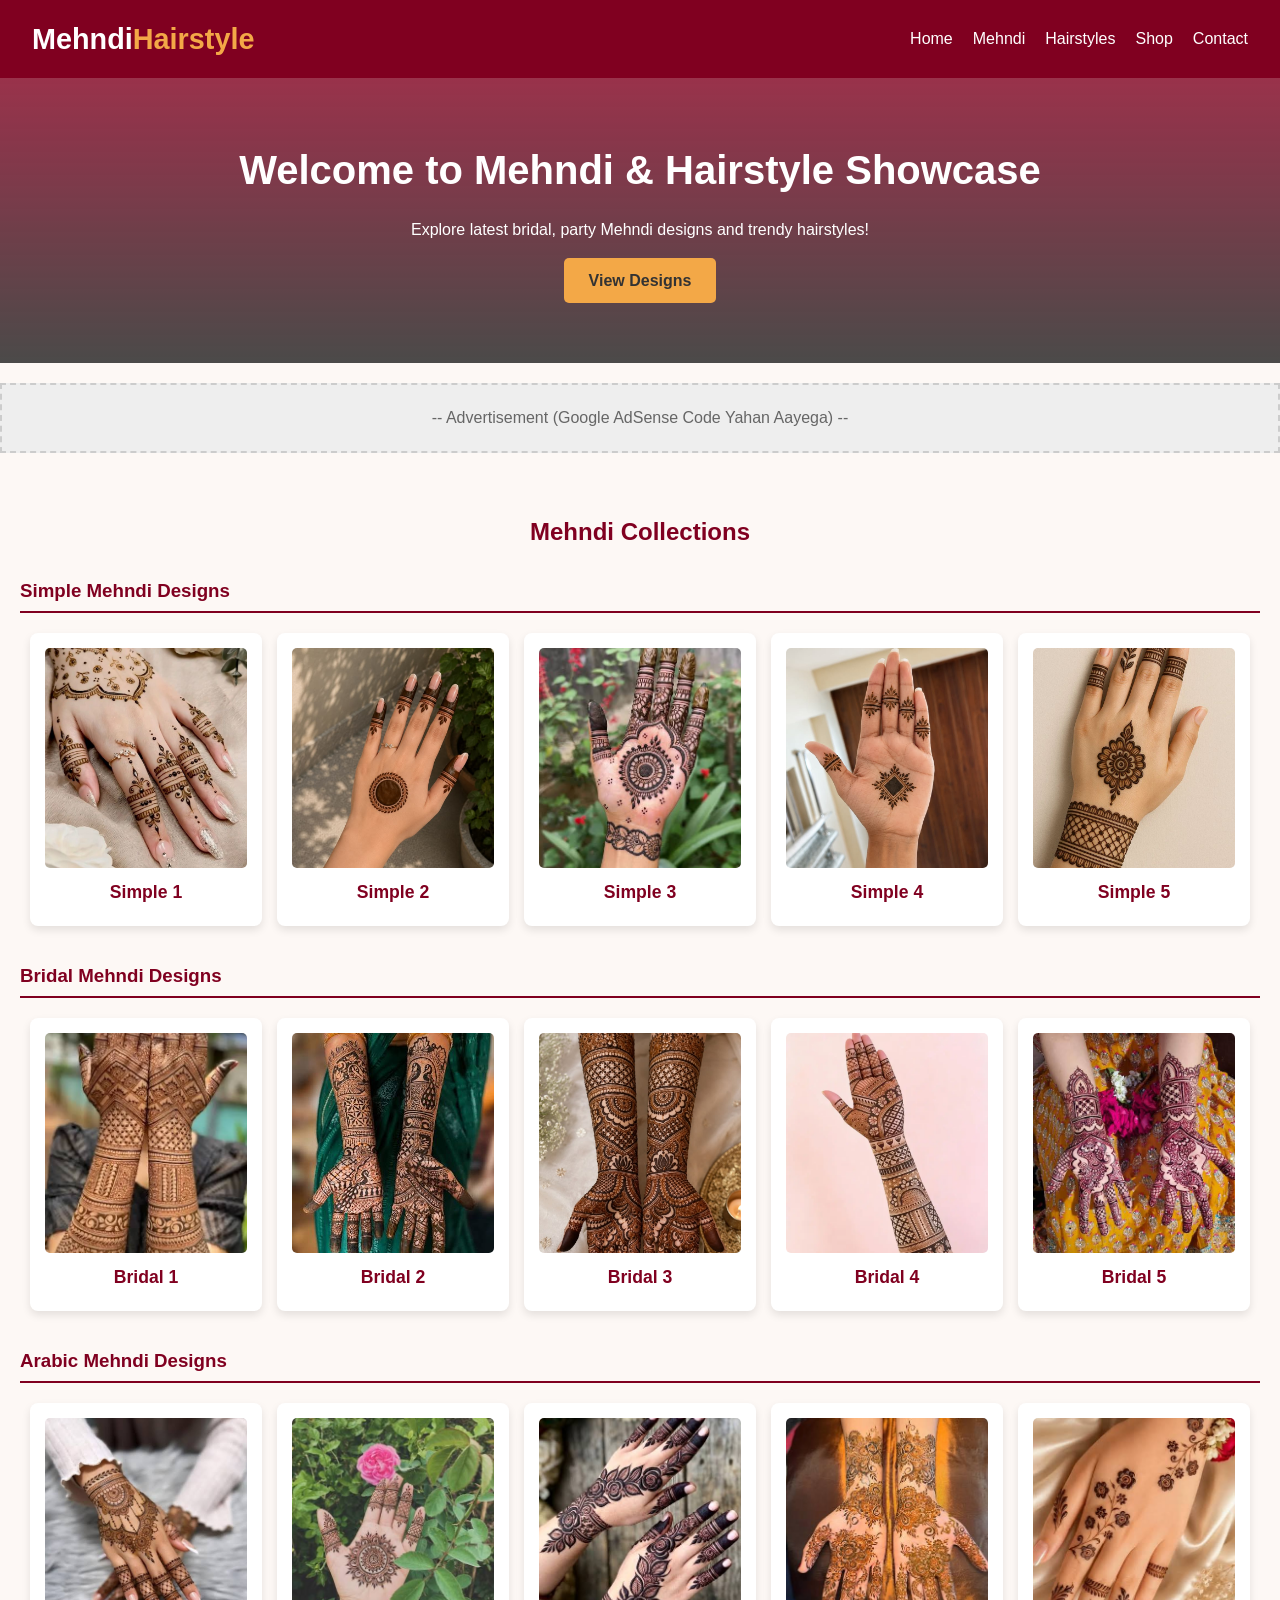
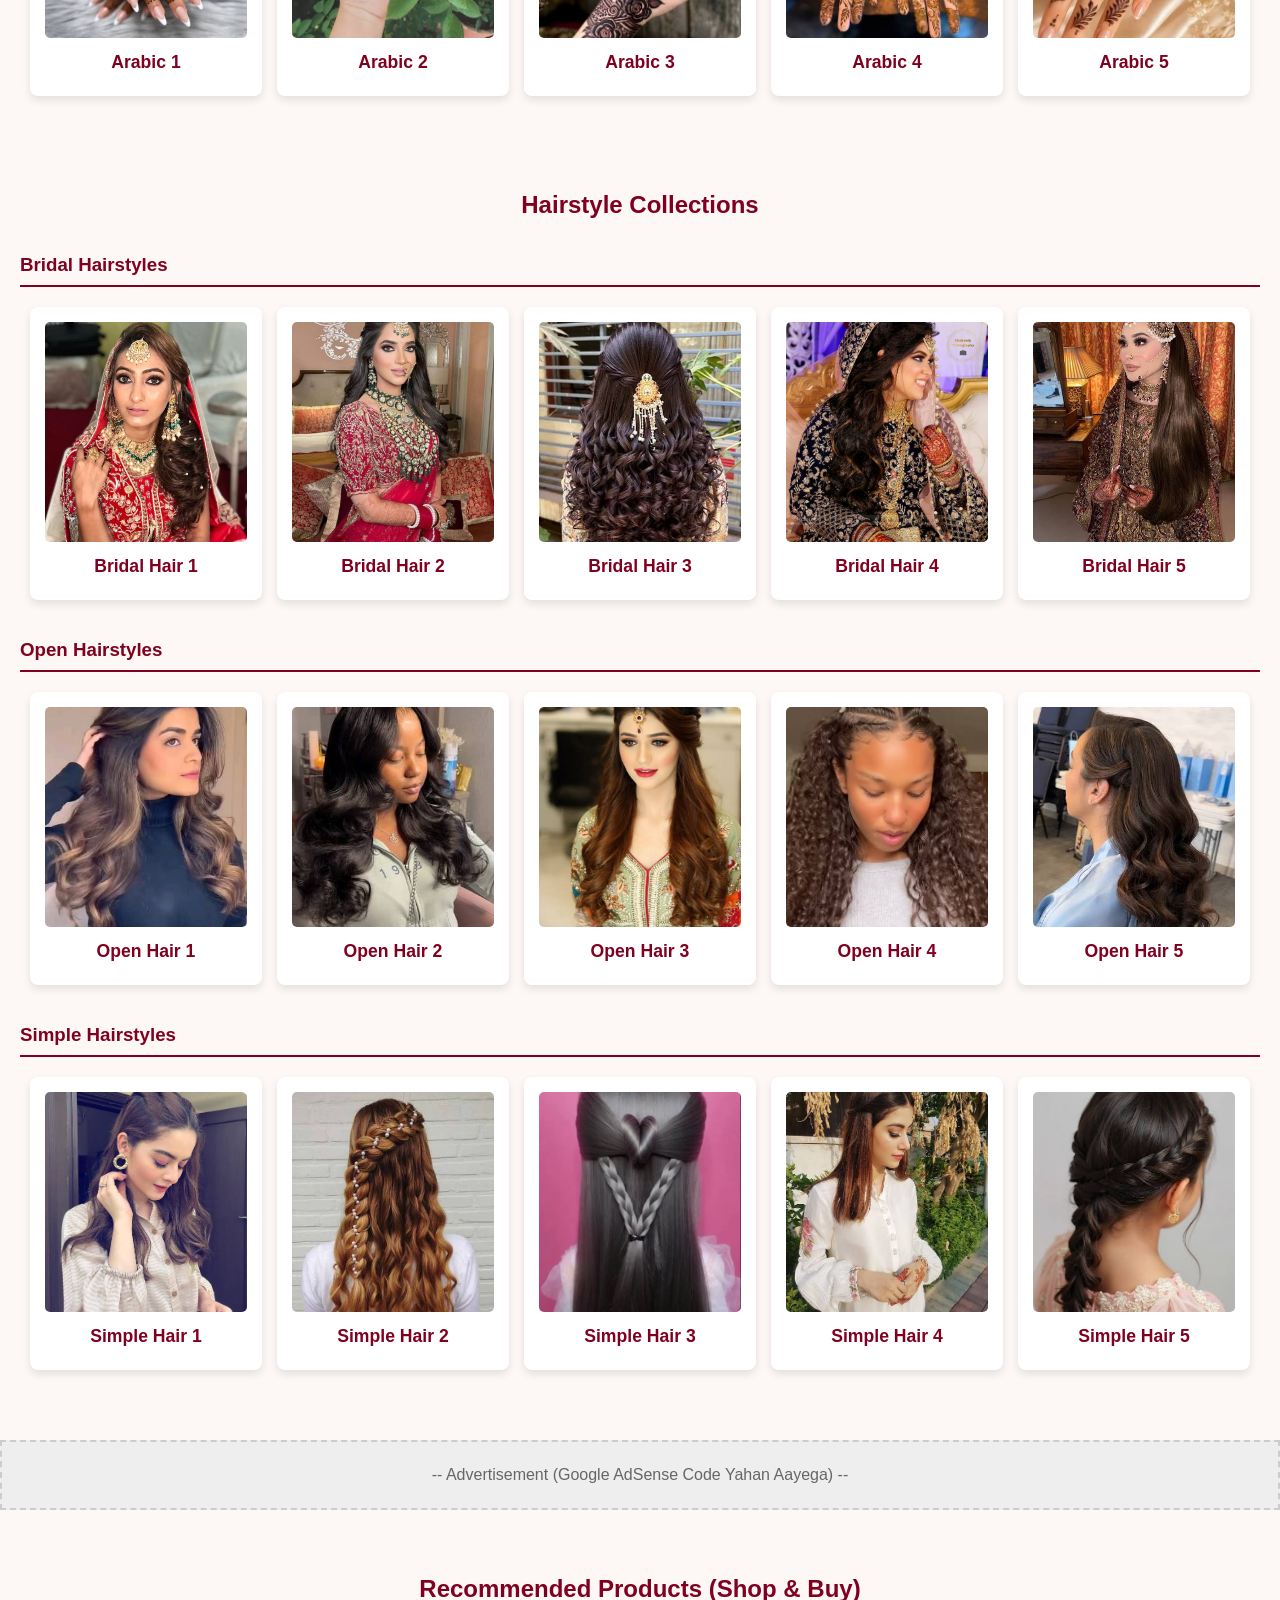
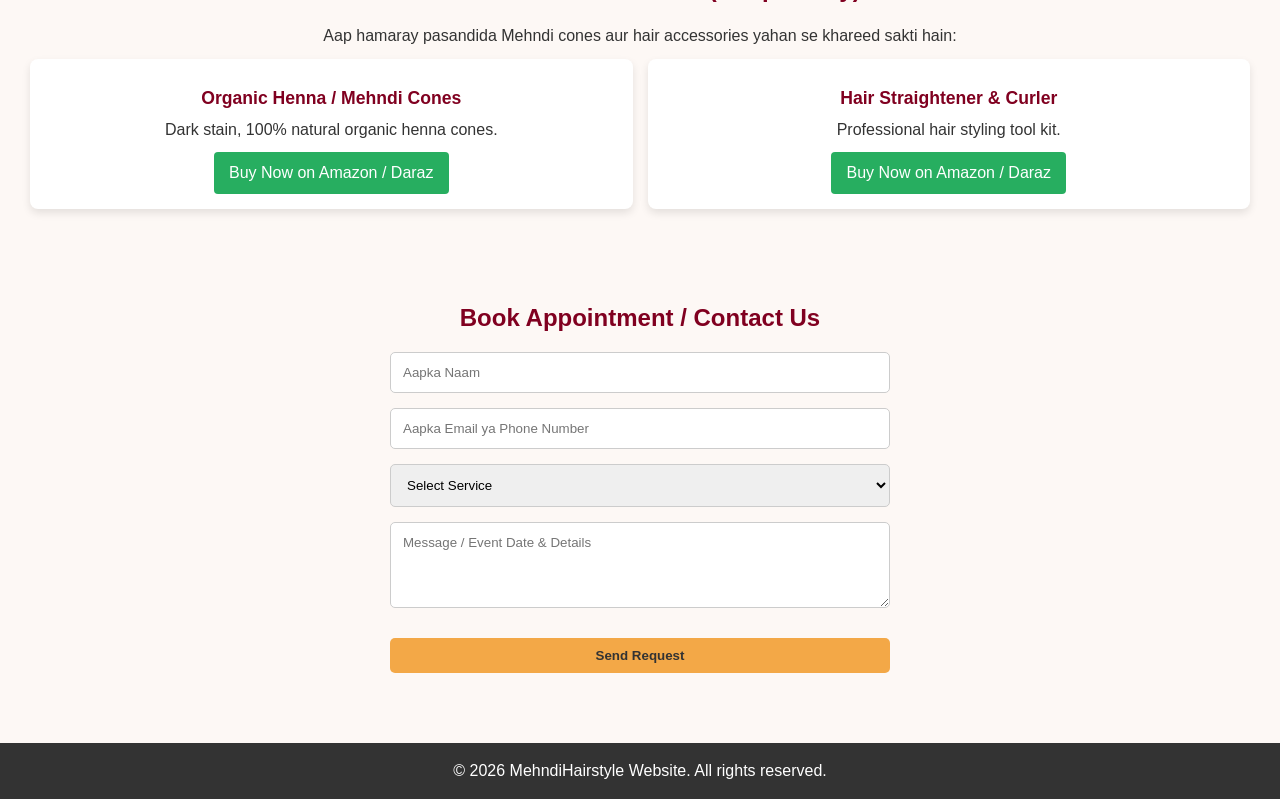
==== index.html @ 8fe640f0 "Add files via upload" ====
<!DOCTYPE html>
<html lang="ur">
<head>
    <meta charset="UTF-8">
    <meta name="viewport" content="width=device-width, initial-scale=1.0, viewport-fit=cover">
    <title>Mehndi & Hairstyle Designs</title>
    <link rel="stylesheet" href="style.css">
</head>
<body>

    <!-- Header / Navigation -->
    <header>
        <div class="logo">Mehndi<span>Hairstyle</span></div>
        <nav>
            <ul>
                <li><a href="#home">Home</a></li>
                <li><a href="#mehndi">Mehndi</a></li>
                <li><a href="#hairstyles">Hairstyles</a></li>
                <li><a href="#shop">Shop</a></li>
                <li><a href="#contact">Contact</a></li>
            </ul>
        </nav>
    </header>

    <!-- Hero Section -->
    <section id="home" class="hero">
        <h1>Welcome to Mehndi & Hairstyle Showcase</h1>
        <p>Explore latest bridal, party Mehndi designs and trendy hairstyles!</p>
        <a href="#mehndi" class="btn">View Designs</a>
    </section>

    <!-- Google AdSense Placeholder 1 -->
    <div class="ad-space">
        <p>-- Advertisement (Google AdSense Code Yahan Aayega) --</p>
    </div>

    <!-- ================= MEHNDI SECTION ================= -->
    <section id="mehndi" class="gallery-section">
        <h2>Mehndi Collections</h2>

        <!-- 1. Simple Mehndi (1 to 5) -->
        <h3 style="color: #800020; margin: 25px 0 10px; text-align: left; border-bottom: 2px solid #800020; padding-bottom: 5px;">Simple Mehndi Designs</h3>
        <div class="gallery">
            <div class="card"><img src="mehndiapp/simple/1.jpg" alt="Simple 1"><h3>Simple 1</h3></div>
            <div class="card"><img src="mehndiapp/simple/2.jpg" alt="Simple 2"><h3>Simple 2</h3></div>
            <div class="card"><img src="mehndiapp/simple/3.jpg" alt="Simple 3"><h3>Simple 3</h3></div>
            <div class="card"><img src="mehndiapp/simple/4.jpg" alt="Simple 4"><h3>Simple 4</h3></div>
            <div class="card"><img src="mehndiapp/simple/5.jpg" alt="Simple 5"><h3>Simple 5</h3></div>
        </div>

        <!-- 2. Bridal Mehndi (bridal1 to bridal5) -->
        <h3 style="color: #800020; margin: 25px 0 10px; text-align: left; border-bottom: 2px solid #800020; padding-bottom: 5px;">Bridal Mehndi Designs</h3>
        <div class="gallery">
            <div class="card"><img src="mehndiapp/bridal/bridal 1.jpg" alt="Bridal 1"><h3>Bridal 1</h3></div>
            <div class="card"><img src="mehndiapp/bridal/bridal 2.jpg" alt="Bridal 2"><h3>Bridal 2</h3></div>
            <div class="card"><img src="mehndiapp/bridal/bridal 3.jpg" alt="Bridal 3"><h3>Bridal 3</h3></div>
            <div class="card"><img src="mehndiapp/bridal/bridal 4.jpg" alt="Bridal 4"><h3>Bridal 4</h3></div>
            <div class="card"><img src="mehndiapp/bridal/bridal 5.jpg" alt="Bridal 5"><h3>Bridal 5</h3></div>
        </div>

        <!-- 3. Arabic Mehndi (1 to 5) -->
        <h3 style="color: #800020; margin: 25px 0 10px; text-align: left; border-bottom: 2px solid #800020; padding-bottom: 5px;">Arabic Mehndi Designs</h3>
        <div class="gallery">
            <div class="card"><img src="mehndiapp/arabic/1.jpg" alt="Arabic 1"><h3>Arabic 1</h3></div>
            <div class="card"><img src="mehndiapp/arabic/2.jpg" alt="Arabic 2"><h3>Arabic 2</h3></div>
            <div class="card"><img src="mehndiapp/arabic/3.jpg" alt="Arabic 3"><h3>Arabic 3</h3></div>
            <div class="card"><img src="mehndiapp/arabic/4.jpg" alt="Arabic 4"><h3>Arabic 4</h3></div>
            <div class="card"><img src="mehndiapp/arabic/5.jpg" alt="Arabic 5"><h3>Arabic 5</h3></div>
        </div>
    </section>

    <!-- ================= HAIRSTYLE SECTION ================= -->
    <section id="hairstyles" class="gallery-section">
        <h2>Hairstyle Collections</h2>

        <!-- 1. Bridal Hairstyle (1 to 5) -->
        <h3 style="color: #800020; margin: 25px 0 10px; text-align: left; border-bottom: 2px solid #800020; padding-bottom: 5px;">Bridal Hairstyles</h3>
        <div class="gallery">
            <div class="card"><img src="hairstyle/bridal/1.jpg" alt="Bridal Hair 1"><h3>Bridal Hair 1</h3></div>
            <div class="card"><img src="hairstyle/bridal/2.jpg" alt="Bridal Hair 2"><h3>Bridal Hair 2</h3></div>
            <div class="card"><img src="hairstyle/bridal/3.jpg" alt="Bridal Hair 3"><h3>Bridal Hair 3</h3></div>
            <div class="card"><img src="hairstyle/bridal/4.jpg" alt="Bridal Hair 4"><h3>Bridal Hair 4</h3></div>
            <div class="card"><img src="hairstyle/bridal/5.jpg" alt="Bridal Hair 5"><h3>Bridal Hair 5</h3></div>
        </div>

        <!-- 2. Open Hairstyle (1 to 5) -->
        <h3 style="color: #800020; margin: 25px 0 10px; text-align: left; border-bottom: 2px solid #800020; padding-bottom: 5px;">Open Hairstyles</h3>
        <div class="gallery">
            <div class="card"><img src="hairstyle/open/1.jpg" alt="Open Hair 1"><h3>Open Hair 1</h3></div>
            <div class="card"><img src="hairstyle/open/2.jpg" alt="Open Hair 2"><h3>Open Hair 2</h3></div>
            <div class="card"><img src="hairstyle/open/3.jpg" alt="Open Hair 3"><h3>Open Hair 3</h3></div>
            <div class="card"><img src="hairstyle/open/4.jpg" alt="Open Hair 4"><h3>Open Hair 4</h3></div>
            <div class="card"><img src="hairstyle/open/5.jpg" alt="Open Hair 5"><h3>Open Hair 5</h3></div>
        </div>

        <!-- 3. Simple Hairstyle (1 to 5) -->
        <h3 style="color: #800020; margin: 25px 0 10px; text-align: left; border-bottom: 2px solid #800020; padding-bottom: 5px;">Simple Hairstyles</h3>
        <div class="gallery">
            <div class="card"><img src="hairstyle/simple/1.jpg" alt="Simple Hair 1"><h3>Simple Hair 1</h3></div>
            <div class="card"><img src="hairstyle/simple/2.jpg" alt="Simple Hair 2"><h3>Simple Hair 2</h3></div>
            <div class="card"><img src="hairstyle/simple/3.jpg" alt="Simple Hair 3"><h3>Simple Hair 3</h3></div>
            <div class="card"><img src="hairstyle/simple/4.jpg" alt="Simple Hair 4"><h3>Simple Hair 4</h3></div>
            <div class="card"><img src="hairstyle/simple/5.jpg" alt="Simple Hair 5"><h3>Simple Hair 5</h3></div>
        </div>
    </section>

    <!-- Google AdSense Placeholder 2 -->
    <div class="ad-space">
        <p>-- Advertisement (Google AdSense Code Yahan Aayega) --</p>
    </div>

    <!-- Shop / Affiliate Products -->
    <section id="shop" class="shop-section">
        <h2>Recommended Products (Shop & Buy)</h2>
        <p>Aap hamaray pasandida Mehndi cones aur hair accessories yahan se khareed sakti hain:</p>
        <div class="gallery">
            <div class="card">
                <h3>Organic Henna / Mehndi Cones</h3>
                <p>Dark stain, 100% natural organic henna cones.</p>
                <a href="#" class="btn-buy" target="_blank">Buy Now on Amazon / Daraz</a>
            </div>
            <div class="card">
                <h3>Hair Straightener & Curler</h3>
                <p>Professional hair styling tool kit.</p>
                <a href="#" class="btn-buy" target="_blank">Buy Now on Amazon / Daraz</a>
            </div>
        </div>
    </section>

    <!-- Contact & Booking Form -->
    <section id="contact" class="contact-section">
        <h2>Book Appointment / Contact Us</h2>
        <form id="contactForm">
            <input type="text" placeholder="Aapka Naam" required>
            <input type="email" placeholder="Aapka Email ya Phone Number" required>
            <select required>
                <option value="">Select Service</option>
                <option value="mehndi">Mehndi Booking</option>
                <option value="hairstyle">Hairstyle Booking</option>
            </select>
            <textarea placeholder="Message / Event Date & Details" rows="4" required></textarea>
            <button type="submit" class="btn">Send Request</button>
        </form>
    </section>

    <!-- Footer -->
    <footer>
        <p>&copy; 2026 MehndiHairstyle Website. All rights reserved.</p>
    </footer>

    <script src="script.js"></script>
</body>
</html>
---- style.css ----
* {
    margin: 0;
    padding: 0;
    box-sizing: border-box;
    font-family: 'Segoe UI', Tahoma, Geneva, Verdana, sans-serif;
}

body {
    background-color: #fdf8f5;
    color: #333;
    line-height: 1.6;
}

/* Header & Nav */
header {
    background: #800020;
    color: white;
    padding: 1rem 2rem;
    display: flex;
    justify-content: space-between;
    align-items: center;
    position: sticky;
    top: 0;
    z-index: 1000;
}

header .logo {
    font-size: 1.8rem;
    font-weight: bold;
}

header .logo span {
    color: #f3a847;
}

nav ul {
    display: flex;
    list-style: none;
}

nav ul li {
    margin-left: 20px;
}

nav ul li a {
    color: white;
    text-decoration: none;
    font-weight: 500;
}

nav ul li a:hover {
    color: #f3a847;
}

/* Hero Section */
.hero {
    text-align: center;
    padding: 60px 20px;
    background: linear-gradient(rgba(128, 0, 32, 0.8), rgba(0, 0, 0, 0.7)), url('https://via.placeholder.com/1200x400');
    background-size: cover;
    color: white;
}

.hero h1 {
    font-size: 2.5rem;
    margin-bottom: 15px;
}

.btn {
    display: inline-block;
    background: #f3a847;
    color: #333;
    padding: 10px 25px;
    text-decoration: none;
    border-radius: 5px;
    font-weight: bold;
    margin-top: 15px;
    border: none;
    cursor: pointer;
}

.btn:hover {
    background: #e09332;
}

/* Ad Spaces */
.ad-space {
    background: #eee;
    border: 2px dashed #ccc;
    text-align: center;
    padding: 20px;
    margin: 20px auto;
    max-width: 800px;
    color: #666;
}

/* Gallery & Cards */
.gallery-section, .shop-section, .contact-section {
    padding: 40px 20px;
    max-width: 1100px;
    margin: auto;
    text-align: center;
}

.gallery-section h2, .shop-section h2, .contact-section h2 {
    color: #800020;
    margin-bottom: 15px;
}

.gallery {
    display: grid;
    grid-template-columns: repeat(auto-fit, minmax(220px, 1fr));
    gap: 20px;
    margin-bottom: 30px;
}

.card {
    background: white;
    border-radius: 8px;
    overflow: hidden;
    box-shadow: 0 4px 8px rgba(0, 0, 0, 0.1);
    padding: 15px;
}

.card img {
    width: 100%;
    height: 220px;
    object-fit: cover;
    border-radius: 5px;
}

.card h3 {
    margin: 10px 0 5px;
    color: #800020;
    font-size: 1.1rem;
}

.btn-buy {
    display: inline-block;
    background: #27ae60;
    color: white;
    padding: 8px 15px;
    text-decoration: none;
    border-radius: 4px;
    margin-top: 10px;
}

/* Contact Form */
#contactForm {
    display: flex;
    flex-direction: column;
    max-width: 500px;
    margin: auto;
    gap: 15px;
}

#contactForm input, #contactForm select, #contactForm textarea {
    padding: 12px;
    border: 1px solid #ccc;
    border-radius: 5px;
}

/* Footer */
footer {
    background: #333;
    color: white;
    text-align: center;
    padding: 15px;
    margin-top: 30px;
}/* Responsive Image & Card Styling */
img {
    max-width: 100%;
    height: auto;
    display: block;
}

.gallery {
    display: grid;
    grid-template-columns: repeat(auto-fit, minmax(250px, 1fr));
    gap: 15px;
    padding: 10px;
    width: 100%;
    box-sizing: border-box;
}

.card {
    width: 100%;
    box-sizing: border-box;
    overflow: hidden;
}

/* Mobile Media Query */
@media (max-width: 768px) {
    body {
        padding: 0 10px;
    }
    
    .gallery {
        grid-template-columns: repeat(auto-fit, minmax(140px, 1fr));
        gap: 10px;
    }

    .hero h1 {
        font-size: 24px;
    }

    .hero p {
        font-size: 14px;
    }
}/* iPhone Notch & Foldable Screen Fix */
body {
    padding-left: env(safe-area-inset-left);
    padding-right: env(safe-area-inset-right);
    min-height: 100vh;
    min-height: -webkit-fill-available;
}

html {
    height: -webkit-fill-available;
    -webkit-text-size-adjust: 100%;
}

/* Container overflow reset */
body, header, section, footer, .gallery-section {
    width: 100%;
    margin-left: 0;
    margin-right: 0;
    box-sizing: border-box;
}/* --- Ultimate Fix for Left-Right Overflow --- */
html, body {
    width: 100% !important;
    overflow-x: hidden !important;
    position: relative !important;
    margin: 0 !important;
    padding: 0 !important;
}

/* Sab containers ko screen ke andar rakhne ke liye */
div, section, header, footer, img {
    max-width: 100% !important;
    box-sizing: border-box !important;
}

/* Gallery grid ko screen se bahar jaane se rokne ke liye */
.gallery {
    display: grid !important;
    grid-template-columns: repeat(auto-fit, minmax(140px, 1fr)) !important;
    width: 100% !important;
    margin: 0 auto !important;
    padding: 10px !important;
}
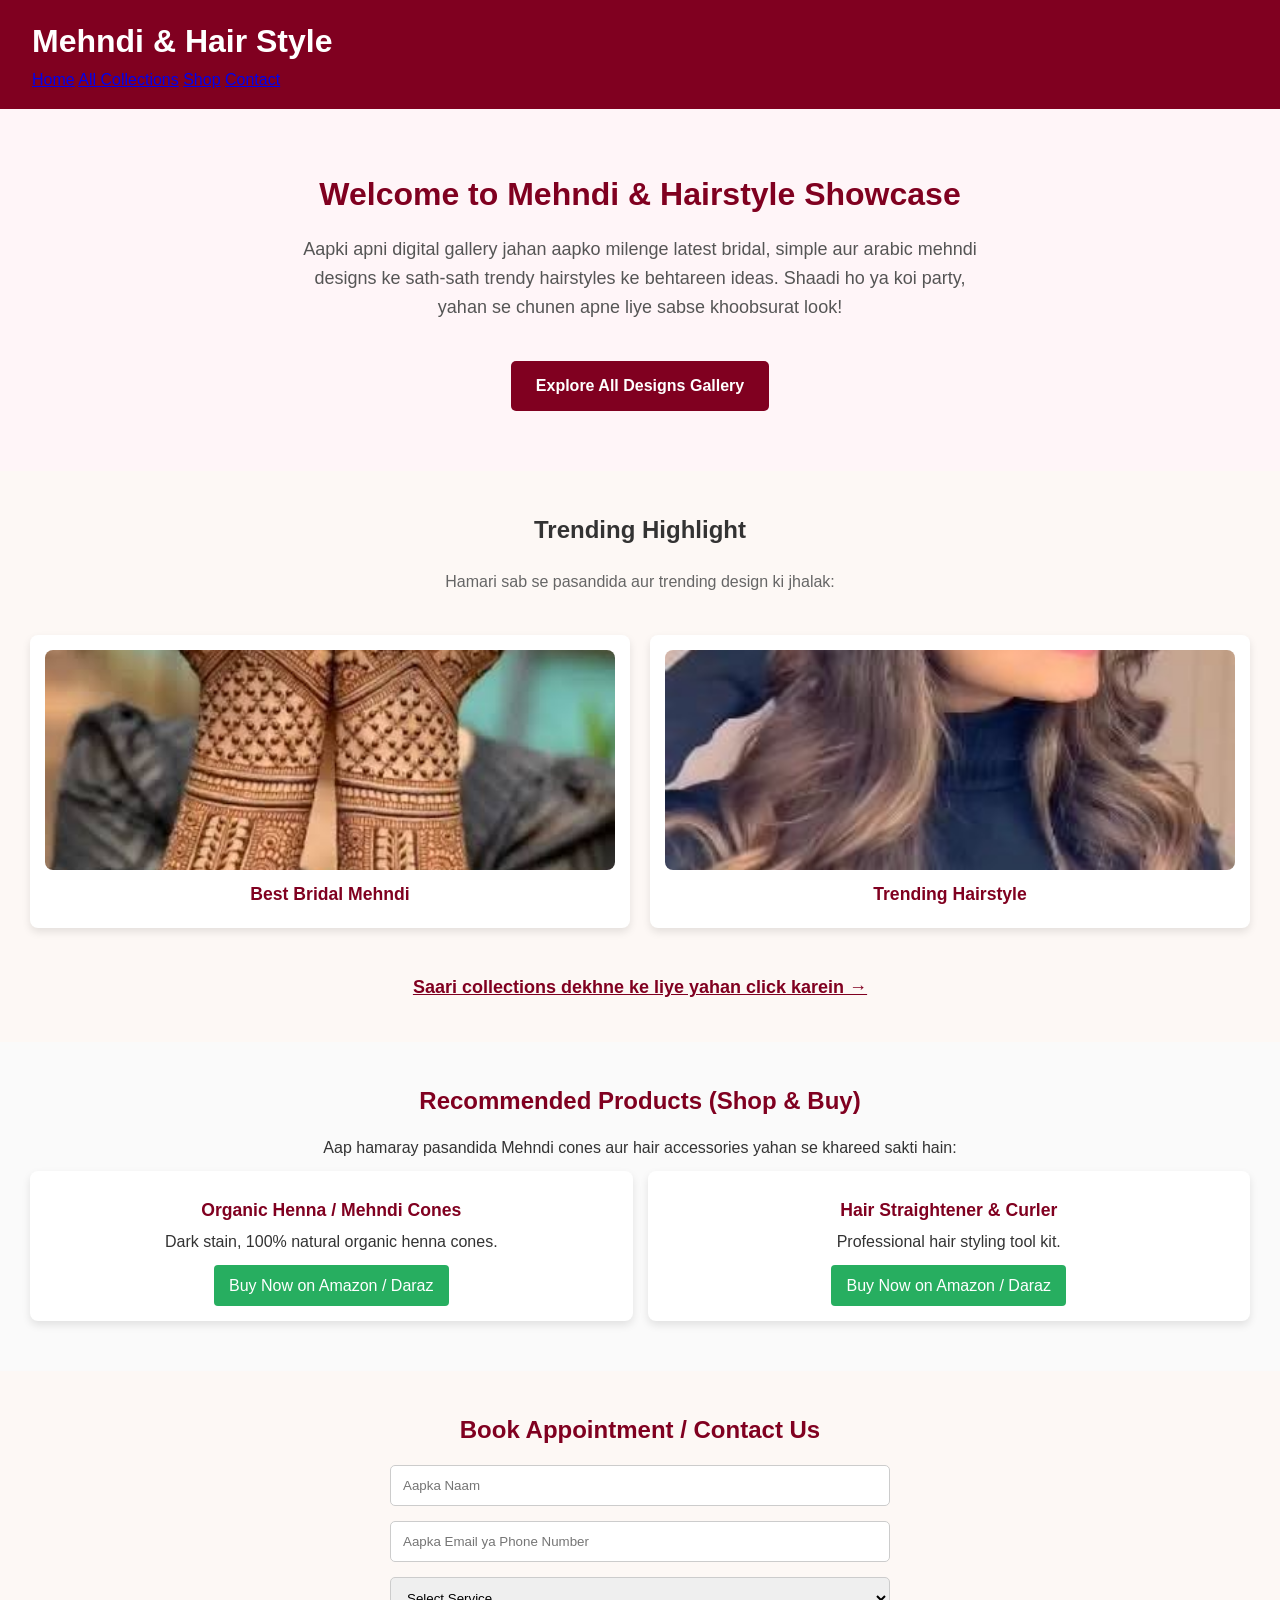
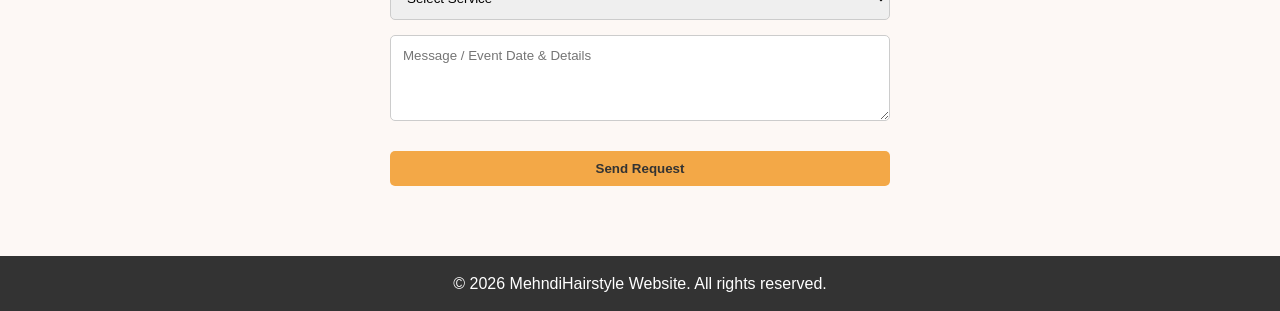
==== commit 7fc80a25: "Add files via upload" ====
--- a/index.html
+++ b/index.html
@@ -3,114 +3,58 @@
 <head>
     <meta charset="UTF-8">
     <meta name="viewport" content="width=device-width, initial-scale=1.0, viewport-fit=cover">
-    <title>Mehndi & Hairstyle Designs</title>
+    <title>Mehndi & Hairstyle Showcase</title>
     <link rel="stylesheet" href="style.css">
 </head>
 <body>
 
     <!-- Header / Navigation -->
     <header>
-        <div class="logo">Mehndi<span>Hairstyle</span></div>
-        <nav>
-            <ul>
-                <li><a href="#home">Home</a></li>
-                <li><a href="#mehndi">Mehndi</a></li>
-                <li><a href="#hairstyles">Hairstyles</a></li>
-                <li><a href="#shop">Shop</a></li>
-                <li><a href="#contact">Contact</a></li>
-            </ul>
-        </nav>
+        <div class="nav-container">
+            <h1>Mehndi & Hair Style</h1>
+            <nav>
+                <a href="index.html">Home</a>
+                <a href="gallery.html">All Collections</a>
+                <a href="#shop">Shop</a>
+                <a href="#contact">Contact</a>
+            </nav>
+        </div>
     </header>
 
-    <!-- Hero Section -->
-    <section id="home" class="hero">
-        <h1>Welcome to Mehndi & Hairstyle Showcase</h1>
-        <p>Explore latest bridal, party Mehndi designs and trendy hairstyles!</p>
-        <a href="#mehndi" class="btn">View Designs</a>
+    <!-- 1. FIRST PAGE / INTRODUCTION SECTION (Hero Section) -->
+    <section class="hero" style="text-align: center; padding: 60px 20px; background: #fff5f8;">
+        <h2 style="font-size: 32px; color: #800020; margin-bottom: 15px;">Welcome to Mehndi & Hairstyle Showcase</h2>
+        <p style="font-size: 18px; color: #555; max-width: 700px; margin: 0 auto 25px;">
+            Aapki apni digital gallery jahan aapko milenge latest bridal, simple aur arabic mehndi designs ke sath-sath trendy hairstyles ke behtareen ideas. Shaadi ho ya koi party, yahan se chunen apne liye sabse khoobsurat look!
+        </p>
+        <a href="gallery.html" class="btn" style="background: #800020; color: #fff; padding: 12px 25px; text-decoration: none; border-radius: 5px; font-weight: bold; display: inline-block;">Explore All Designs Gallery</a>
     </section>
 
-    <!-- Google AdSense Placeholder 1 -->
-    <div class="ad-space">
-        <p>-- Advertisement (Google AdSense Code Yahan Aayega) --</p>
-    </div>
-
-    <!-- ================= MEHNDI SECTION ================= -->
-    <section id="mehndi" class="gallery-section">
-        <h2>Mehndi Collections</h2>
-
-        <!-- 1. Simple Mehndi (1 to 5) -->
-        <h3 style="color: #800020; margin: 25px 0 10px; text-align: left; border-bottom: 2px solid #800020; padding-bottom: 5px;">Simple Mehndi Designs</h3>
-        <div class="gallery">
-            <div class="card"><img src="mehndiapp/simple/1.jpg" alt="Simple 1"><h3>Simple 1</h3></div>
-            <div class="card"><img src="mehndiapp/simple/2.jpg" alt="Simple 2"><h3>Simple 2</h3></div>
-            <div class="card"><img src="mehndiapp/simple/3.jpg" alt="Simple 3"><h3>Simple 3</h3></div>
-            <div class="card"><img src="mehndiapp/simple/4.jpg" alt="Simple 4"><h3>Simple 4</h3></div>
-            <div class="card"><img src="mehndiapp/simple/5.jpg" alt="Simple 5"><h3>Simple 5</h3></div>
+    <!-- Featured / Attraction Section (Sirf 1 ya 2 Best Pics) -->
+    <section style="padding: 40px 20px; text-align: center;">
+        <h2 style="color: #333; margin-bottom: 20px;">Trending Highlight</h2>
+        <p style="color: #666; margin-bottom: 30px;">Hamari sab se pasandida aur trending design ki jhalak:</p>
+        
+        <div class="gallery" style="display: flex; justify-content: center; gap: 20px; flex-wrap: wrap;">
+            <!-- Best Bridal Mehndi Pic -->
+            <div class="card" style="max-width: 300px;">
+                <img src="mehndiapp/bridal/bridal 1.jpg" alt="Featured Bridal Mehndi" style="width: 100%; border-radius: 8px;">
+                <h3 style="margin-top: 10px; color: #800020;">Best Bridal Mehndi</h3>
+            </div>
+            <!-- Best Open Hair Pic -->
+            <div class="card" style="max-width: 300px;">
+                <img src="hairstyle/open/1.jpg" alt="Featured Hairstyle" style="width: 100%; border-radius: 8px;">
+                <h3 style="margin-top: 10px; color: #800020;">Trending Hairstyle</h3>
+            </div>
         </div>
 
-        <!-- 2. Bridal Mehndi (bridal1 to bridal5) -->
-        <h3 style="color: #800020; margin: 25px 0 10px; text-align: left; border-bottom: 2px solid #800020; padding-bottom: 5px;">Bridal Mehndi Designs</h3>
-        <div class="gallery">
-            <div class="card"><img src="mehndiapp/bridal/bridal 1.jpg" alt="Bridal 1"><h3>Bridal 1</h3></div>
-            <div class="card"><img src="mehndiapp/bridal/bridal 2.jpg" alt="Bridal 2"><h3>Bridal 2</h3></div>
-            <div class="card"><img src="mehndiapp/bridal/bridal 3.jpg" alt="Bridal 3"><h3>Bridal 3</h3></div>
-            <div class="card"><img src="mehndiapp/bridal/bridal 4.jpg" alt="Bridal 4"><h3>Bridal 4</h3></div>
-            <div class="card"><img src="mehndiapp/bridal/bridal 5.jpg" alt="Bridal 5"><h3>Bridal 5</h3></div>
-        </div>
-
-        <!-- 3. Arabic Mehndi (1 to 5) -->
-        <h3 style="color: #800020; margin: 25px 0 10px; text-align: left; border-bottom: 2px solid #800020; padding-bottom: 5px;">Arabic Mehndi Designs</h3>
-        <div class="gallery">
-            <div class="card"><img src="mehndiapp/arabic/1.jpg" alt="Arabic 1"><h3>Arabic 1</h3></div>
-            <div class="card"><img src="mehndiapp/arabic/2.jpg" alt="Arabic 2"><h3>Arabic 2</h3></div>
-            <div class="card"><img src="mehndiapp/arabic/3.jpg" alt="Arabic 3"><h3>Arabic 3</h3></div>
-            <div class="card"><img src="mehndiapp/arabic/4.jpg" alt="Arabic 4"><h3>Arabic 4</h3></div>
-            <div class="card"><img src="mehndiapp/arabic/5.jpg" alt="Arabic 5"><h3>Arabic 5</h3></div>
+        <div style="margin-top: 35px;">
+            <a href="gallery.html" style="color: #800020; font-weight: bold; font-size: 18px; text-decoration: underline;">Saari collections dekhne ke liye yahan click karein &rarr;</a>
         </div>
     </section>
 
-    <!-- ================= HAIRSTYLE SECTION ================= -->
-    <section id="hairstyles" class="gallery-section">
-        <h2>Hairstyle Collections</h2>
-
-        <!-- 1. Bridal Hairstyle (1 to 5) -->
-        <h3 style="color: #800020; margin: 25px 0 10px; text-align: left; border-bottom: 2px solid #800020; padding-bottom: 5px;">Bridal Hairstyles</h3>
-        <div class="gallery">
-            <div class="card"><img src="hairstyle/bridal/1.jpg" alt="Bridal Hair 1"><h3>Bridal Hair 1</h3></div>
-            <div class="card"><img src="hairstyle/bridal/2.jpg" alt="Bridal Hair 2"><h3>Bridal Hair 2</h3></div>
-            <div class="card"><img src="hairstyle/bridal/3.jpg" alt="Bridal Hair 3"><h3>Bridal Hair 3</h3></div>
-            <div class="card"><img src="hairstyle/bridal/4.jpg" alt="Bridal Hair 4"><h3>Bridal Hair 4</h3></div>
-            <div class="card"><img src="hairstyle/bridal/5.jpg" alt="Bridal Hair 5"><h3>Bridal Hair 5</h3></div>
-        </div>
-
-        <!-- 2. Open Hairstyle (1 to 5) -->
-        <h3 style="color: #800020; margin: 25px 0 10px; text-align: left; border-bottom: 2px solid #800020; padding-bottom: 5px;">Open Hairstyles</h3>
-        <div class="gallery">
-            <div class="card"><img src="hairstyle/open/1.jpg" alt="Open Hair 1"><h3>Open Hair 1</h3></div>
-            <div class="card"><img src="hairstyle/open/2.jpg" alt="Open Hair 2"><h3>Open Hair 2</h3></div>
-            <div class="card"><img src="hairstyle/open/3.jpg" alt="Open Hair 3"><h3>Open Hair 3</h3></div>
-            <div class="card"><img src="hairstyle/open/4.jpg" alt="Open Hair 4"><h3>Open Hair 4</h3></div>
-            <div class="card"><img src="hairstyle/open/5.jpg" alt="Open Hair 5"><h3>Open Hair 5</h3></div>
-        </div>
-
-        <!-- 3. Simple Hairstyle (1 to 5) -->
-        <h3 style="color: #800020; margin: 25px 0 10px; text-align: left; border-bottom: 2px solid #800020; padding-bottom: 5px;">Simple Hairstyles</h3>
-        <div class="gallery">
-            <div class="card"><img src="hairstyle/simple/1.jpg" alt="Simple Hair 1"><h3>Simple Hair 1</h3></div>
-            <div class="card"><img src="hairstyle/simple/2.jpg" alt="Simple Hair 2"><h3>Simple Hair 2</h3></div>
-            <div class="card"><img src="hairstyle/simple/3.jpg" alt="Simple Hair 3"><h3>Simple Hair 3</h3></div>
-            <div class="card"><img src="hairstyle/simple/4.jpg" alt="Simple Hair 4"><h3>Simple Hair 4</h3></div>
-            <div class="card"><img src="hairstyle/simple/5.jpg" alt="Simple Hair 5"><h3>Simple Hair 5</h3></div>
-        </div>
-    </section>
-
-    <!-- Google AdSense Placeholder 2 -->
-    <div class="ad-space">
-        <p>-- Advertisement (Google AdSense Code Yahan Aayega) --</p>
-    </div>
-
     <!-- Shop / Affiliate Products -->
-    <section id="shop" class="shop-section">
+    <section id="shop" class="shop-section" style="padding: 40px 20px; background: #fafafa;">
         <h2>Recommended Products (Shop & Buy)</h2>
         <p>Aap hamaray pasandida Mehndi cones aur hair accessories yahan se khareed sakti hain:</p>
         <div class="gallery">
@@ -128,7 +72,7 @@
     </section>
 
     <!-- Contact & Booking Form -->
-    <section id="contact" class="contact-section">
+    <section id="contact" class="contact-section" style="padding: 40px 20px;">
         <h2>Book Appointment / Contact Us</h2>
         <form id="contactForm">
             <input type="text" placeholder="Aapka Naam" required>
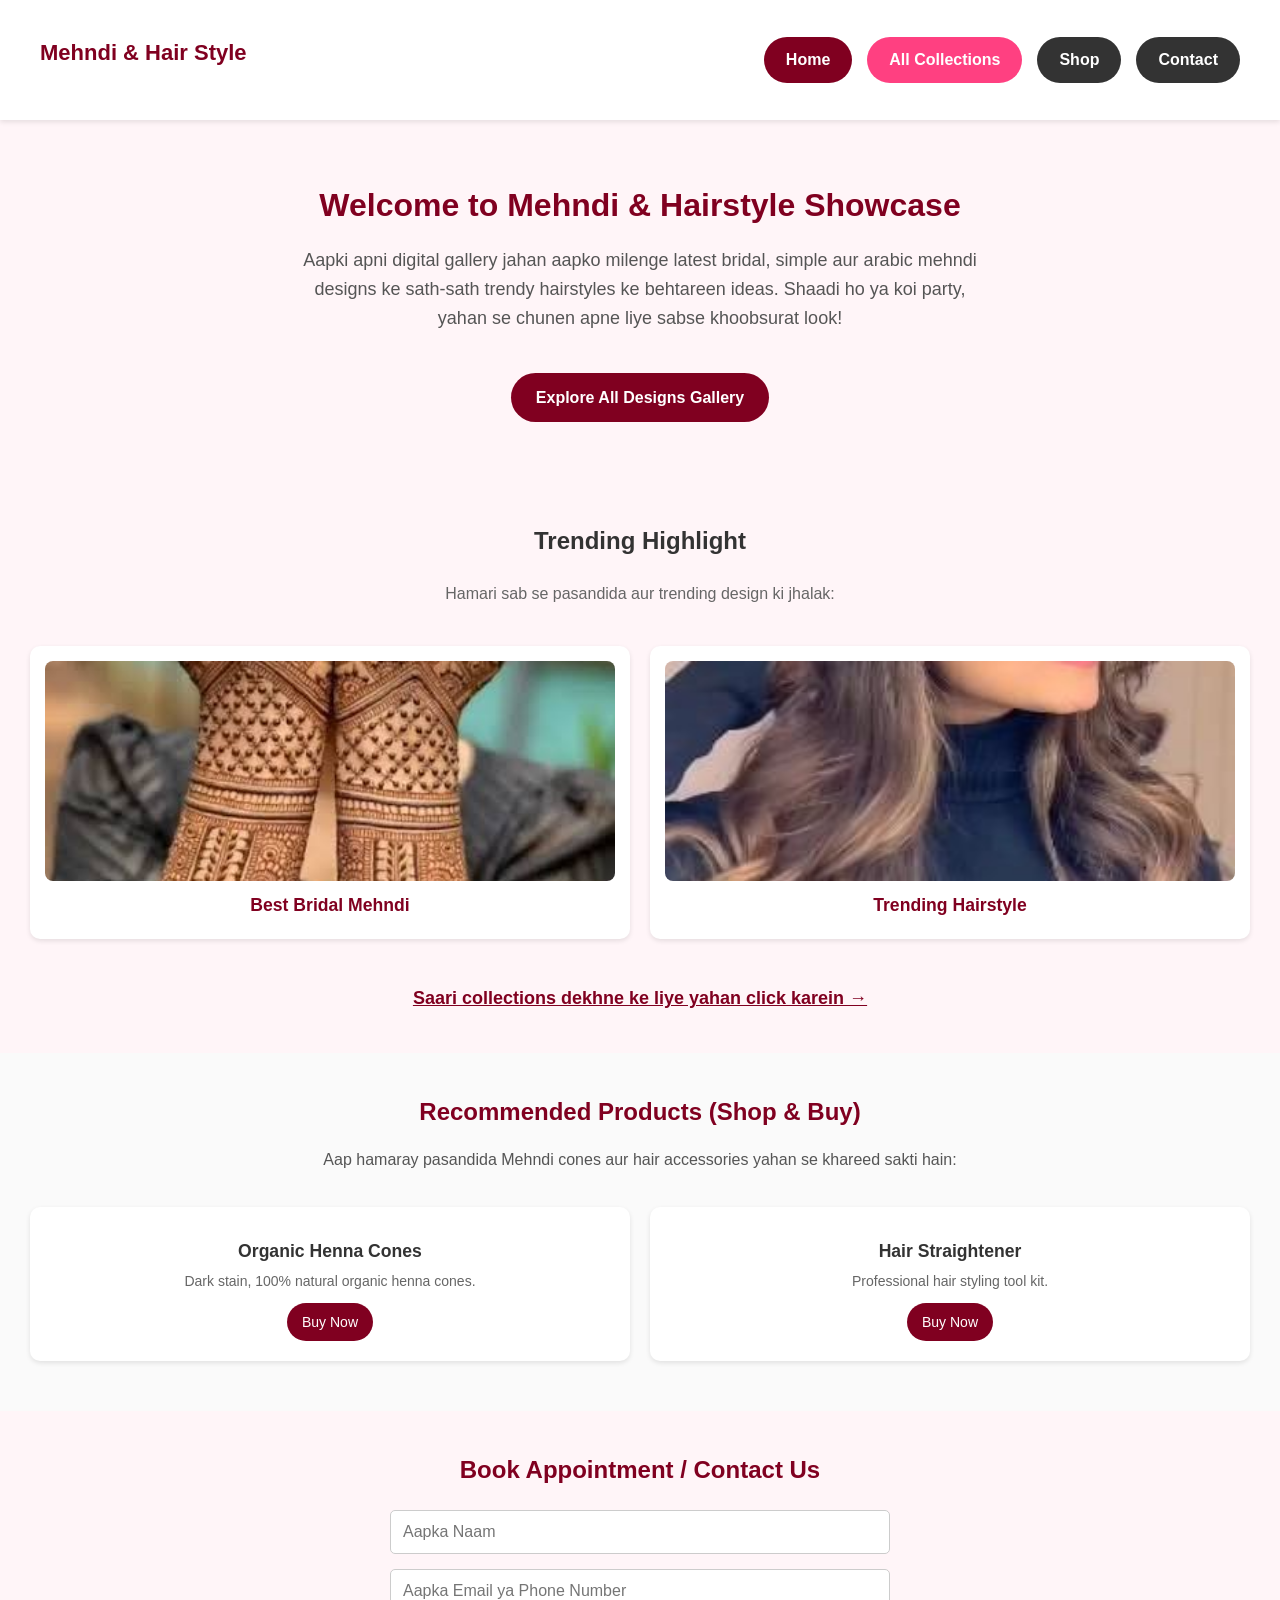
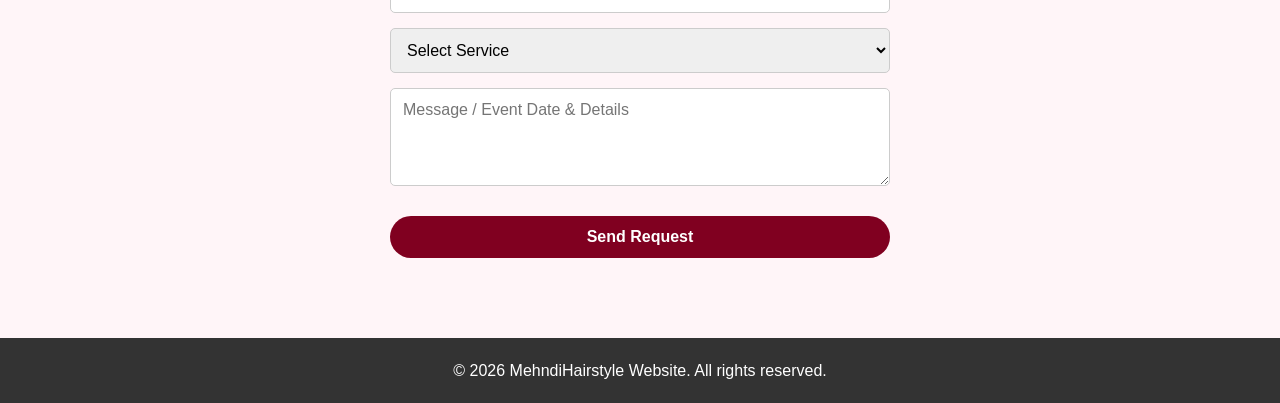
==== commit de4dcfb1: "Add files via upload" ====
--- a/index.html
+++ b/index.html
@@ -6,17 +6,17 @@
     <title>Mehndi & Hairstyle Showcase</title>
     <link rel="stylesheet" href="style.css">
 </head>
-<body>
+<body style="font-family: Arial, sans-serif; margin: 0; padding: 0; background-color: #fff5f8;">
 
     <!-- Header / Navigation -->
-    <header>
-        <div class="nav-container">
-            <h1>Mehndi & Hair Style</h1>
-            <nav>
-                <a href="index.html">Home</a>
-                <a href="gallery.html">All Collections</a>
-                <a href="#shop">Shop</a>
-                <a href="#contact">Contact</a>
+    <header style="background-color: #ffffff; padding: 20px; box-shadow: 0 2px 5px rgba(0,0,0,0.1);">
+        <div class="nav-container" style="text-align: center;">
+            <h1 style="color: #800020; margin: 0 0 15px 0;">Mehndi & Hair Style</h1>
+            <nav style="display: flex; justify-content: center; gap: 15px; flex-wrap: wrap;">
+                <a href="index.html" style="background-color: #800020; color: white; padding: 10px 22px; text-decoration: none; border-radius: 25px; font-weight: bold; display: inline-block;">Home</a>
+                <a href="gallery.html" style="background-color: #ff4081; color: white; padding: 10px 22px; text-decoration: none; border-radius: 25px; font-weight: bold; display: inline-block;">All Collections</a>
+                <a href="#shop" style="background-color: #333; color: white; padding: 10px 22px; text-decoration: none; border-radius: 25px; font-weight: bold; display: inline-block;">Shop</a>
+                <a href="#contact" style="background-color: #333; color: white; padding: 10px 22px; text-decoration: none; border-radius: 25px; font-weight: bold; display: inline-block;">Contact</a>
             </nav>
         </div>
     </header>
@@ -27,7 +27,7 @@
         <p style="font-size: 18px; color: #555; max-width: 700px; margin: 0 auto 25px;">
             Aapki apni digital gallery jahan aapko milenge latest bridal, simple aur arabic mehndi designs ke sath-sath trendy hairstyles ke behtareen ideas. Shaadi ho ya koi party, yahan se chunen apne liye sabse khoobsurat look!
         </p>
-        <a href="gallery.html" class="btn" style="background: #800020; color: #fff; padding: 12px 25px; text-decoration: none; border-radius: 5px; font-weight: bold; display: inline-block;">Explore All Designs Gallery</a>
+        <a href="gallery.html" class="btn" style="background: #800020; color: #fff; padding: 12px 25px; text-decoration: none; border-radius: 25px; font-weight: bold; display: inline-block;">Explore All Designs Gallery</a>
     </section>
 
     <!-- Featured / Attraction Section (Sirf 1 ya 2 Best Pics) -->
@@ -37,12 +37,12 @@
         
         <div class="gallery" style="display: flex; justify-content: center; gap: 20px; flex-wrap: wrap;">
             <!-- Best Bridal Mehndi Pic -->
-            <div class="card" style="max-width: 300px;">
+            <div class="card" style="max-width: 300px; background: white; padding: 15px; border-radius: 10px; box-shadow: 0 2px 5px rgba(0,0,0,0.1);">
                 <img src="mehndiapp/bridal/bridal 1.jpg" alt="Featured Bridal Mehndi" style="width: 100%; border-radius: 8px;">
                 <h3 style="margin-top: 10px; color: #800020;">Best Bridal Mehndi</h3>
             </div>
             <!-- Best Open Hair Pic -->
-            <div class="card" style="max-width: 300px;">
+            <div class="card" style="max-width: 300px; background: white; padding: 15px; border-radius: 10px; box-shadow: 0 2px 5px rgba(0,0,0,0.1);">
                 <img src="hairstyle/open/1.jpg" alt="Featured Hairstyle" style="width: 100%; border-radius: 8px;">
                 <h3 style="margin-top: 10px; color: #800020;">Trending Hairstyle</h3>
             </div>
@@ -54,41 +54,41 @@
     </section>
 
     <!-- Shop / Affiliate Products -->
-    <section id="shop" class="shop-section" style="padding: 40px 20px; background: #fafafa;">
-        <h2>Recommended Products (Shop & Buy)</h2>
-        <p>Aap hamaray pasandida Mehndi cones aur hair accessories yahan se khareed sakti hain:</p>
-        <div class="gallery">
-            <div class="card">
-                <h3>Organic Henna / Mehndi Cones</h3>
-                <p>Dark stain, 100% natural organic henna cones.</p>
-                <a href="#" class="btn-buy" target="_blank">Buy Now on Amazon / Daraz</a>
+    <section id="shop" class="shop-section" style="padding: 40px 20px; background: #fafafa; text-align: center;">
+        <h2 style="color: #800020;">Recommended Products (Shop & Buy)</h2>
+        <p style="color: #555; margin-bottom: 25px;">Aap hamaray pasandida Mehndi cones aur hair accessories yahan se khareed sakti hain:</p>
+        <div class="gallery" style="display: flex; justify-content: center; gap: 20px; flex-wrap: wrap;">
+            <div class="card" style="background: white; padding: 20px; border-radius: 10px; max-width: 280px; box-shadow: 0 2px 5px rgba(0,0,0,0.1);">
+                <h3 style="color: #333;">Organic Henna Cones</h3>
+                <p style="color: #666; font-size: 14px;">Dark stain, 100% natural organic henna cones.</p>
+                <a href="#" class="btn-buy" style="display: inline-block; margin-top: 10px; background: #800020; color: white; padding: 8px 15px; text-decoration: none; border-radius: 20px; font-size: 14px;" target="_blank">Buy Now</a>
             </div>
-            <div class="card">
-                <h3>Hair Straightener & Curler</h3>
-                <p>Professional hair styling tool kit.</p>
-                <a href="#" class="btn-buy" target="_blank">Buy Now on Amazon / Daraz</a>
+            <div class="card" style="background: white; padding: 20px; border-radius: 10px; max-width: 280px; box-shadow: 0 2px 5px rgba(0,0,0,0.1);">
+                <h3 style="color: #333;">Hair Straightener</h3>
+                <p style="color: #666; font-size: 14px;">Professional hair styling tool kit.</p>
+                <a href="#" class="btn-buy" style="display: inline-block; margin-top: 10px; background: #800020; color: white; padding: 8px 15px; text-decoration: none; border-radius: 20px; font-size: 14px;" target="_blank">Buy Now</a>
             </div>
         </div>
     </section>
 
     <!-- Contact & Booking Form -->
-    <section id="contact" class="contact-section" style="padding: 40px 20px;">
-        <h2>Book Appointment / Contact Us</h2>
-        <form id="contactForm">
-            <input type="text" placeholder="Aapka Naam" required>
-            <input type="email" placeholder="Aapka Email ya Phone Number" required>
-            <select required>
+    <section id="contact" class="contact-section" style="padding: 40px 20px; text-align: center; max-width: 600px; margin: 0 auto;">
+        <h2 style="color: #800020; margin-bottom: 20px;">Book Appointment / Contact Us</h2>
+        <form id="contactForm" style="display: flex; flex-direction: column; gap: 15px;">
+            <input type="text" placeholder="Aapka Naam" required style="padding: 12px; border: 1px solid #ccc; border-radius: 5px; font-size: 16px;">
+            <input type="email" placeholder="Aapka Email ya Phone Number" required style="padding: 12px; border: 1px solid #ccc; border-radius: 5px; font-size: 16px;">
+            <select required style="padding: 12px; border: 1px solid #ccc; border-radius: 5px; font-size: 16px;">
                 <option value="">Select Service</option>
                 <option value="mehndi">Mehndi Booking</option>
                 <option value="hairstyle">Hairstyle Booking</option>
             </select>
-            <textarea placeholder="Message / Event Date & Details" rows="4" required></textarea>
-            <button type="submit" class="btn">Send Request</button>
+            <textarea placeholder="Message / Event Date & Details" rows="4" required style="padding: 12px; border: 1px solid #ccc; border-radius: 5px; font-size: 16px;"></textarea>
+            <button type="submit" class="btn" style="background: #800020; color: white; padding: 12px; border: none; border-radius: 25px; font-weight: bold; font-size: 16px; cursor: pointer;">Send Request</button>
         </form>
     </section>
 
     <!-- Footer -->
-    <footer>
+    <footer style="text-align: center; padding: 20px; background-color: #333; color: white; margin-top: 40px;">
         <p>&copy; 2026 MehndiHairstyle Website. All rights reserved.</p>
     </footer>
 
--- a/style.css
+++ b/style.css
@@ -12,27 +12,67 @@
 }
 
 /* Header & Nav */
+/* Header Main Style */
 header {
-    background: #800020;
-    color: white;
-    padding: 1rem 2rem;
-    display: flex;
-    justify-content: space-between;
-    align-items: center;
+    background-color: #ffffff;
+    box-shadow: 0 2px 5px rgba(0,0,0,0.1);
     position: sticky;
     top: 0;
     z-index: 1000;
 }
 
-header .logo {
-    font-size: 1.8rem;
-    font-weight: bold;
-}
-
-header .logo span {
-    color: #f3a847;
-}
-
+.nav-container {
+    max-width: 1200px;
+    margin: 0 auto;
+    padding: 15px 20px;
+    display: flex;
+    justify-content: space-between;
+    align-items: center;
+    flex-wrap: wrap;
+}
+
+/* Logo / Title */
+header h1 {
+    font-size: 22px;
+    color: #333;
+    margin: 0;
+}
+
+/* Navigation Links */
+nav {
+    display: flex;
+    gap: 20px;
+}
+
+nav a {
+    text-decoration: none;
+    color: #555;
+    font-weight: 600;
+    font-size: 16px;
+    transition: color 0.3s ease;
+}
+
+nav a:hover {
+    color: #ff4081;
+}
+
+/* Mobile Responsive Code */
+@media (max-width: 768px) {
+    .nav-container {
+        flex-direction: column;
+        align-items: center;
+        text-align: center;
+        gap: 10px;
+    }
+
+    nav {
+        flex-direction: column;
+        gap: 10px;
+        width: 100%;
+        padding-top: 10px;
+        border-top: 1px solid #eee;
+    }
+}
 nav ul {
     display: flex;
     list-style: none;
